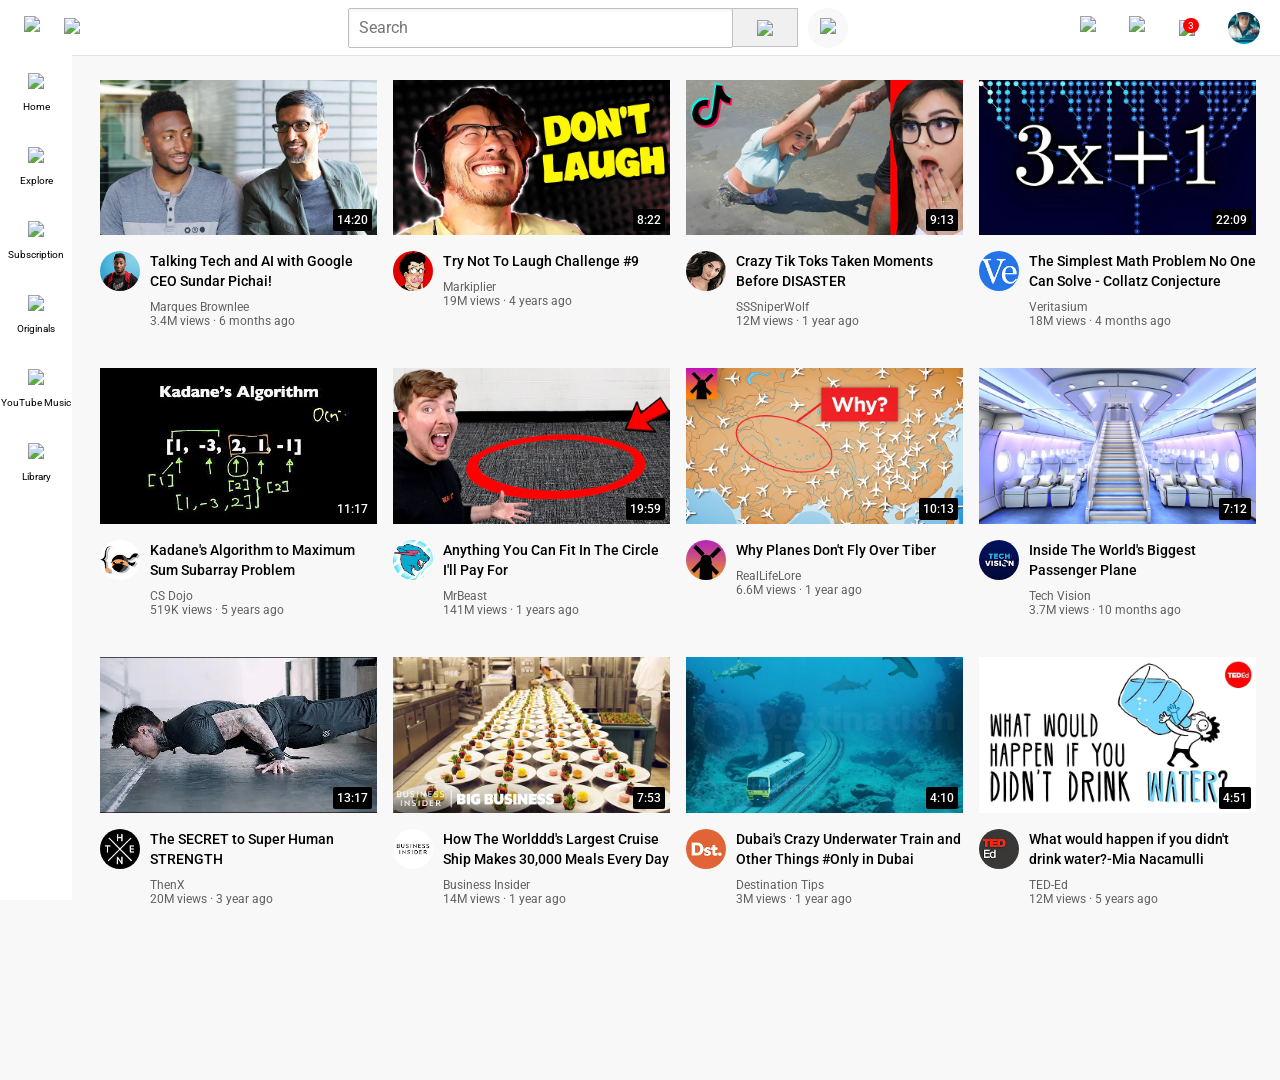
==== index.html @ 7daca436 "Update and rename Recreating-Youtube.html to index.html" ====
<!DOCTYPE html>
<html>
  <head>
    <title>
      Youtube Clone
    </title>
       <link rel="preconnect" href="https://fonts.googleapis.com">
       <link rel="preconnect" href="https://fonts.gstatic.com" crossorigin>
       <link href="https://fonts.googleapis.com/css2?family=Roboto:wght@400;500;700&display=swap" rel="stylesheet">
  </head>

    <link rel="stylesheet" href="styles/Recreating-Youtube-styles.css">
    <link rel="stylesheet" href="styles/header.css">
    <link rel="stylesheet" href="styles/general.css">
    <link rel="stylesheet" href="styles/sidebar.css">

  <body>
    <div class="header">
      <div class="left-section">
        <img class="hamburger-menu" src="icons/hamburger-menu.svg">
        <img class="youtube-logo" src="icons/youtube-logo.svg">
      </div>
      <div class="middle-section">
        <input class="search-bar" type="text" placeholder="Search">
        <button class="search-button">
          <img class="search-icon" src="icons/search.svg">
          <div class="tooltip">
            Search
          </div>
        </button>
        <button class="voice-search-button">
          <img class="voice-search-icon" src="icons/voice-search-icon.svg">
        </button>
      </div>
      <div class="right-section">
        <img class="upload-icon" src="icons/upload.svg">
        <img class="yt-apps-icon" src="icons/youtube-apps.svg">
        <div class="notif-icon-container">
          <img class="notif-icon" src="icons/notifications.svg">
          <div class="notif-count">3</div>
        </div>
        <img class="current-user-pfp" src="channel-pfp/channels4_profile.jpg">
      </div>
    </div>

    <div class="sidebar">
      <div class="sidebar-link">
        <img src="icons/home.svg">
        <div>Home</div>
      </div>
      <div class="sidebar-link">
        <img src="icons/explore.svg">
        <div>Explore</div>
      </div>
      <div class="sidebar-link">
        <img src="icons/subscriptions.svg">
        <div>Subscription</div>
      </div>
      <div class="sidebar-link">
        <img src="icons/originals.svg">
        <div>Originals</div>
      </div>
      <div class="sidebar-link">
        <img src="icons/youtube-music.svg">
        <div>YouTube Music</div>
      </div>
      <div class="sidebar-link">
        <img src="icons/library.svg">
        <div>Library</div>
      </div>
    </div>

    <div class="video-grid">
      <div class="video-preview">

        <div class="thumbnail-row">
          <img class="thumbnail" src="Thumbnails\thumbnail-1.webp">
          <div class="video-time">14:20</div>
        </div>
          <div class="video-info-grid">
            <div class="channel-pfps">
               <img class="profile-picture" src="channel-pfp\channel-1.jpeg">
            </div>
  
          <div class="video-info">
             <p class="video-title">
               Talking Tech and AI with Google CEO Sundar Pichai!
             </p>
  
             <p class="video-author">
               Marques Brownlee
             </p>
  
             <p class="video-stats">
               3.4M views &#183; 6 months ago
             </p>
            </div>
          </div>
        </div>
  
      <div class="video-preview">
  
        <div class="thumbnail-row">
          <img class="thumbnail" src="Thumbnails\thumbnail-2.webp">
          <div class="video-time">8:22</div>
        </div>
       <div class="video-info-grid">
        <div class="channel-pfps">
          <img class="profile-picture" src="channel-pfp\channel-2.jpeg">
        </div>  
  
        <div class="video-info">
          <p class="video-title">
            Try Not To Laugh Challenge #9
          </p>
          <p class="video-author">
            Markiplier
          </p>
          <p class="video-stats">
            19M views &#183; 4 years ago
          </p>
         </div>
        </div> 
      </div>
      <div class="video-preview">
  
        <div class="thumbnail-row">
          <img class="thumbnail" src="Thumbnails\thumbnail-3.webp">
          <div class="video-time">9:13</div>
        </div>
          <div class="video-info-grid">
            <div class="channel-pfps">
               <img class="profile-picture" src="channel-pfp\channel-3.jpeg">
            </div>
  
          <div class="video-info">
             <p class="video-title">
               Crazy Tik Toks Taken Moments Before DISASTER
             </p>
  
             <p class="video-author">
               SSSniperWolf
             </p>
  
             <p class="video-stats">
               12M views &#183; 1 year ago
             </p>
            </div>
          </div>
        </div>
  
      <div class="video-preview">
  
        <div class="thumbnail-row">
          <img class="thumbnail" src="Thumbnails\thumbnail-4.webp">
          <div class="video-time">22:09</div>
        </div>
       <div class="video-info-grid">
        <div class="channel-pfps">
          <img class="profile-picture" src="channel-pfp\channel-4.jpeg">
        </div>  
  
        <div class="video-info">
          <p class="video-title">
            The Simplest Math Problem No One Can Solve - Collatz Conjecture
          </p>
          <p class="video-author">
            Veritasium
          </p>
          <p class="video-stats">
            18M views &#183; 4 months ago
          </p>
         </div>
        </div> 
      </div>
      <div class="video-preview">
  
        <div class="thumbnail-row">
          <img class="thumbnail" src="Thumbnails\thumbnail-5.webp">
          <div class="video-time">11:17</div>
        </div>
          <div class="video-info-grid">
            <div class="channel-pfps">
               <img class="profile-picture" src="channel-pfp\channel-5.jpeg">
            </div>
  
          <div class="video-info">
             <p class="video-title">
               Kadane's Algorithm to Maximum Sum Subarray Problem
             </p>
  
             <p class="video-author">
               CS Dojo
             </p>
  
             <p class="video-stats">
               519K views &#183; 5 years ago
             </p>
            </div>
          </div>
        </div>
  
      <div class="video-preview">
  
        <div class="thumbnail-row">
          <img class="thumbnail" src="Thumbnails\thumbnail-6.webp">
          <div class="video-time">19:59</div>
        </div>
       <div class="video-info-grid">
        <div class="channel-pfps">
          <img class="profile-picture" src="channel-pfp\channel-6.jpeg">
        </div>  
  
        <div class="video-info">
          <p class="video-title">
            Anything You Can Fit In The Circle I'll Pay For
          </p>
          <p class="video-author">
            MrBeast
          </p>
          <p class="video-stats">
            141M views &#183; 1 years ago
          </p>
         </div>
        </div> 
      </div>
      <div class="video-preview">
  
        <div class="thumbnail-row">
          <img class="thumbnail" src="Thumbnails\thumbnail-7.webp">
          <div class="video-time">10:13</div>
        </div>
          <div class="video-info-grid">
            <div class="channel-pfps">
               <img class="profile-picture" src="channel-pfp\channel-7.jpeg">
            </div>
  
          <div class="video-info">
             <p class="video-title">
               Why Planes Don't Fly Over Tiber
             </p>
  
             <p class="video-author">
               RealLifeLore
             </p>
  
             <p class="video-stats">
               6.6M views &#183; 1 year ago
             </p>
            </div>
          </div>
        </div>

        <div class="video-preview">
  
          <div class="thumbnail-row">
            <img class="thumbnail" src="Thumbnails\thumbnail-8.webp">
            <div class="video-time">7:12</div>
          </div>
            <div class="video-info-grid">
              <div class="channel-pfps">
                 <img class="profile-picture" src="channel-pfp\channel-8.jpeg">
              </div>
    
            <div class="video-info">
               <p class="video-title">
                 Inside The World's Biggest Passenger Plane
               </p>
    
               <p class="video-author">
                 Tech Vision
               </p>
    
               <p class="video-stats">
                 3.7M views &#183; 10 months ago
               </p>
              </div>
            </div>
          </div>
          <div class="video-preview">
  
            <div class="thumbnail-row">
              <img class="thumbnail" src="Thumbnails\thumbnail-9.webp">
              <div class="video-time">13:17</div>
            </div>
              <div class="video-info-grid">
                <div class="channel-pfps">
                   <img class="profile-picture" src="channel-pfp\channel-9.jpeg">
                </div>
      
              <div class="video-info">
                 <p class="video-title">
                   The SECRET to Super Human STRENGTH
                 </p>
      
                 <p class="video-author">
                   ThenX
                 </p>
      
                 <p class="video-stats">
                   20M views &#183; 3 year ago
                 </p>
                </div>
              </div>
            </div>
            <div class="video-preview">
  
              <div class="thumbnail-row">
                <img class="thumbnail" src="Thumbnails\thumbnail-10.webp">
                <div class="video-time">7:53</div>
              </div>
                <div class="video-info-grid">
                  <div class="channel-pfps">
                     <img class="profile-picture" src="channel-pfp\channel-10.jpeg">
                  </div>
        
                <div class="video-info">
                   <p class="video-title">
                     How The Worlddd's Largest Cruise Ship Makes 30,000 Meals Every Day
                   </p>
        
                   <p class="video-author">
                     Business Insider
                   </p>
        
                   <p class="video-stats">
                     14M views &#183; 1 year ago
                   </p>
                  </div>
                </div>
              </div>
              <div class="video-preview">
  
                <div class="thumbnail-row">
                  <img class="thumbnail" src="Thumbnails\thumbnail-11.webp">
                  <div class="video-time">4:10</div>
                </div>
                  <div class="video-info-grid">
                    <div class="channel-pfps">
                       <img class="profile-picture" src="channel-pfp\channel-11.jpeg">
                    </div>
          
                  <div class="video-info">
                     <p class="video-title">
                       Dubai's Crazy Underwater Train and Other Things #Only in Dubai
                     </p>
          
                     <p class="video-author">
                       Destination Tips
                     </p>
          
                     <p class="video-stats">
                       3M views &#183; 1 year ago
                     </p>
                    </div>
                  </div>
                </div>
                <div class="video-preview">
  
                  <div class="thumbnail-row">
                    <img class="thumbnail" src="Thumbnails\thumbnail-12.webp">
                    <div class="video-time">4:51</div>
                  </div>
                    <div class="video-info-grid">
                      <div class="channel-pfps">
                         <img class="profile-picture" src="channel-pfp\channel-12.jpeg">
                      </div>
            
                    <div class="video-info">
                       <p class="video-title">
                         What would happen if you didn't drink water?-Mia Nacamulli
                       </p>
            
                       <p class="video-author">
                         TED-Ed
                       </p>
            
                       <p class="video-stats">
                         12M views &#183; 5 years ago
                       </p>
                      </div>
                    </div>
                  </div>
    </div>
    
  </body>
</html>
---- styles/Recreating-Youtube-styles.css ----
.thumbnail{
  width: 100%;
}
.video-title{
  margin-top: 0;
  font-size: 14px;
  font-weight: 500;
  line-height: 20px;
  margin-bottom: 9px;
}

.profile-picture{
  width: 40px;
  border-radius: 50px;
}
.thumbnail-row{
  margin-bottom: 12px;
  position: relative;
}
.video-author,.video-stats{
  font-size: 12px;
  color:rgb(96, 96, 96);
}
.video-info-grid{
  display: grid;
  grid-template-columns: 50px 1fr;
}
.video-grid{
  display: grid;
  grid-template-columns: 1fr 1fr 1fr;
  column-gap: 16px;
  row-gap: 40px;
}

@media(max-width: 750px) {
  .video-grid{
    grid-template-columns: 1fr 1fr;
  }
}
@media(min-width: 1000px){
  .video-grid{
    grid-template-columns: 1fr 1fr 1fr 1fr;
  }
}

.video-time{
  font-family: Roboto, Arial;
  font-size: 12px;
  font-weight:500;
  padding-left: 4px;
  padding-right: 4px;
  padding-top: 4px;
  padding-bottom: 4px;
  border-radius: 2px;
  background-color: black;
  color: white;
  position: absolute;
  bottom: 8px;
  right: 5px;
}
---- styles/header.css ----
.search-bar{
  font-size: 16px;
  flex: 1;
  height: 36px;
  padding-left: 10px;
  border-width: 1px;
  border-style: solid;
  border-color: rgb(192, 192, 192);
  border-radius: 2px;
  box-shadow: inset 1px 2px 3px rgba(0, 0, 0, 0.05);
  width: 0;
}
.search-bar::placeholder{
  font-family: Roboto, arial;
  font-size: 16px;
}
.search-icon{
  height: 25px;
  margin-top: 4px;

}
.header {
  height: 55px;
  display: flex;
  flex-direction: row;
  justify-content: space-between;
  position: fixed;
  top: 0;
  left: 0;
  right: 0;
  z-index: 100;

  background-color: white;
  border-bottom-width: 1px;
  border-bottom-style: solid;
  border-bottom-color: rgb(228, 228, 228);
}
.left-section{
  display: flex;
  align-items: center;
}
.hamburger-menu{
  height: 24px;
  margin-left: 24px;
  margin-right: 24px;
  cursor: pointer;
}
.youtube-logo{
  height: 20px;
  cursor: pointer;
}
.middle-section{
  flex: 1;
  margin-left: 70px;
  margin-right: 35px;
  max-width: 500px;
  display: flex;
  align-items: center;
}
.search-icon{
  height: 30px;
  margin-top: 4px;
}
.search-button{
  height: 39px;
  width: 66px;
  background-color:rgb(240, 240, 240);
  border-width: 1px;
  border-style: solid;
  border-color: rgb(192, 192, 192); 
  margin-left: -1px;
  margin-right: 10px;
  cursor: pointer;
  position: relative;
}
.voice-search-button{
  height: 40px;
  width: 40px;
  border-radius: 20px;
  border:none;
  background-color:  rgba(248, 248, 248);
  cursor: pointer;
}
.voice-search-icon{
  height: 24px;

}
.right-section{
  width: 180px;
  margin-right: 20px;
  display: flex;
  align-items: center;
  justify-content: space-between;
  flex-shrink: 0;
}
.upload-icon{
  height: 24px;
  cursor: pointer;
}
.yt-apps-icon{
  height: 24px;
  cursor: pointer;
}
.notif-icon{
  padding-top:4px;
  height: 24px;
  cursor: pointer;
}
.notif-icon-container{
  position: relative;
}
.notif-count{
  position: absolute;
  top: 2px;
  right: -4px;
  background-color: red;
  color: white;
  font-family: Roboto, Arial;
  font-size: 10px;
  
  padding-left: 5px;
  padding-right: 5px;
  padding-top: 2px;
  padding-bottom: 2px;
  border-radius: 10px;
}
.current-user-pfp{
  height: 32px;
  border-radius: 16px;
  cursor: pointer;
}
.search-button .tooltip{
  position:absolute;
  background-color: gray;
  color: white;
  padding-top: 5px;
  border-radius: 2px;
  font-size: 12px;
  bottom: -30px;
  padding-bottom: 4px;
  padding-left: 8px;
  padding-right: 8px;
  opacity: 0;
  transition: opacity 0.15s;
  pointer-events: none;
}
.search-button:hover .tooltip{
  opacity: 1;
}
---- styles/general.css ----
p{
  font-family: Roboto, Arial;
  margin-top: 0;
  margin-bottom: 0;
}
body{
  margin: 0;
  padding-top: 80px;
  height: 1000px;
  padding-left: 100px;
  padding-right: 24px;
  background-color: rgba(248, 248, 248);
}
---- styles/sidebar.css ----
.sidebar{
  position: fixed;
  left: 0;
  bottom: 0;
  top: 55px;
  background-color: white;
  width: 72px;
  z-index: 200;
}
.sidebar-link{
  height: 74px;
  justify-content: center;
  display: flex;
  align-items: center;
  flex-direction: column;
}
.sidebar-link:hover{
  background-color: rgba(235, 235, 235);
}
.sidebar-link img{
  height: 24px;
  margin-bottom: 4px;
}
.sidebar-link div{
  font-family: Roboto, Arial;
  font-size: 10px;
}
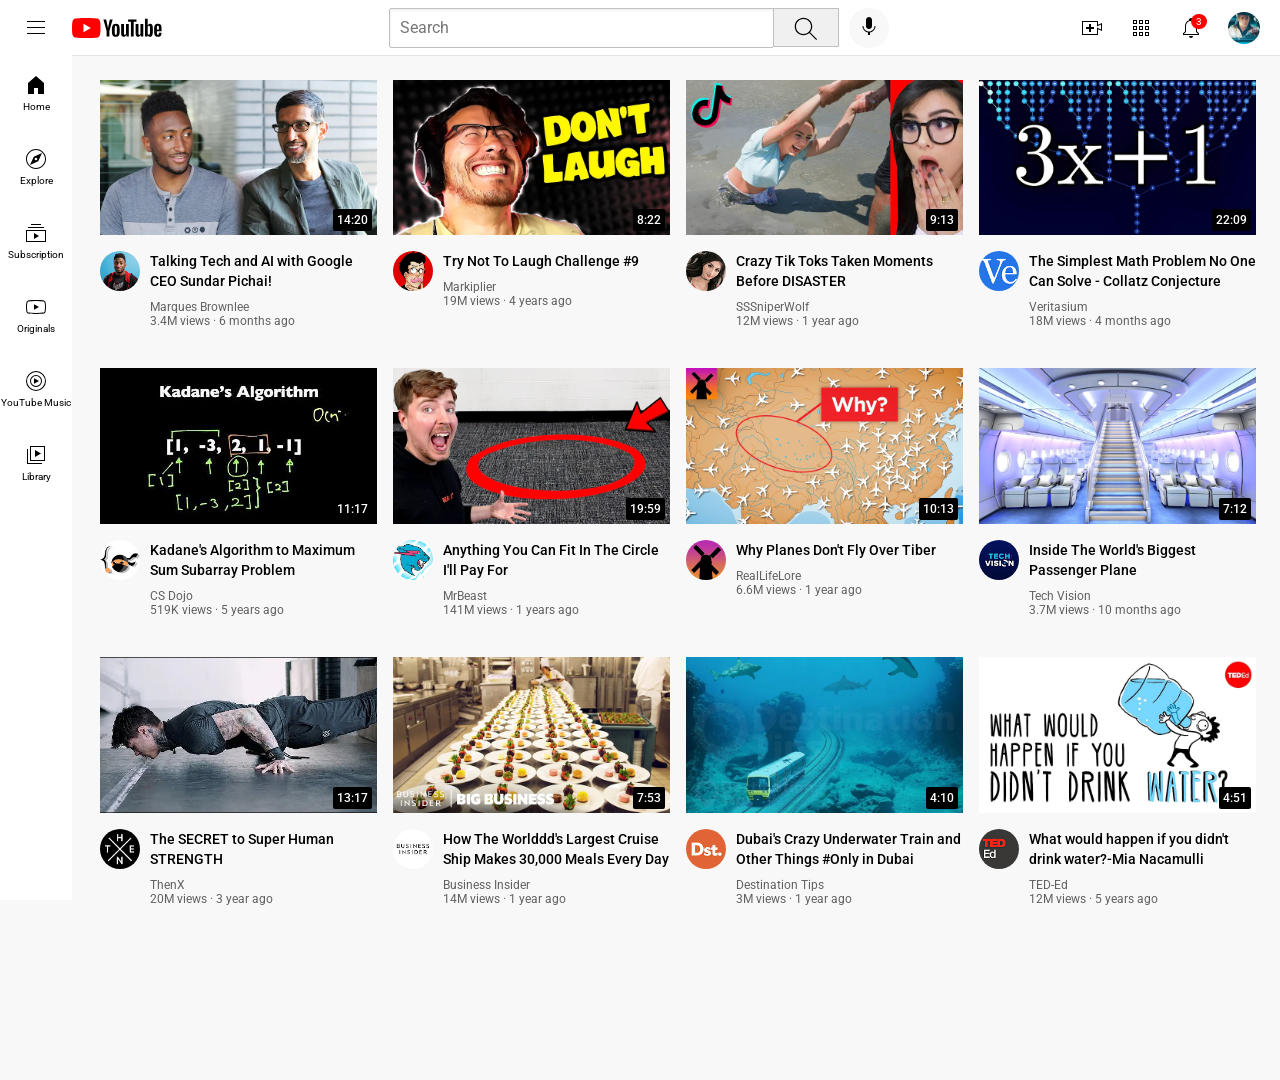
==== commit 3ff0a059: "Update index.html" ====
--- a/index.html
+++ b/index.html
@@ -17,26 +17,26 @@
   <body>
     <div class="header">
       <div class="left-section">
-        <img class="hamburger-menu" src="icons/hamburger-menu.svg">
-        <img class="youtube-logo" src="icons/youtube-logo.svg">
+        <img class="hamburger-menu" src="/Icons/hamburger-menu.svg">
+        <img class="youtube-logo" src="/Icons/youtube-logo.svg">
       </div>
       <div class="middle-section">
         <input class="search-bar" type="text" placeholder="Search">
         <button class="search-button">
-          <img class="search-icon" src="icons/search.svg">
+          <img class="search-icon" src="/Icons/search.svg">
           <div class="tooltip">
             Search
           </div>
         </button>
         <button class="voice-search-button">
-          <img class="voice-search-icon" src="icons/voice-search-icon.svg">
+          <img class="voice-search-icon" src="/Icons/voice-search-icon.svg">
         </button>
       </div>
       <div class="right-section">
-        <img class="upload-icon" src="icons/upload.svg">
-        <img class="yt-apps-icon" src="icons/youtube-apps.svg">
+        <img class="upload-icon" src="/Icons/upload.svg">
+        <img class="yt-apps-icon" src="/Icons/youtube-apps.svg">
         <div class="notif-icon-container">
-          <img class="notif-icon" src="icons/notifications.svg">
+          <img class="notif-icon" src="/Icons/notifications.svg">
           <div class="notif-count">3</div>
         </div>
         <img class="current-user-pfp" src="channel-pfp/channels4_profile.jpg">
@@ -45,27 +45,27 @@
 
     <div class="sidebar">
       <div class="sidebar-link">
-        <img src="icons/home.svg">
+        <img src="/Icons/home.svg">
         <div>Home</div>
       </div>
       <div class="sidebar-link">
-        <img src="icons/explore.svg">
+        <img src="/Icons/explore.svg">
         <div>Explore</div>
       </div>
       <div class="sidebar-link">
-        <img src="icons/subscriptions.svg">
+        <img src="/Icons/subscriptions.svg">
         <div>Subscription</div>
       </div>
       <div class="sidebar-link">
-        <img src="icons/originals.svg">
+        <img src="/Icons/originals.svg">
         <div>Originals</div>
       </div>
       <div class="sidebar-link">
-        <img src="icons/youtube-music.svg">
+        <img src="/Icons/youtube-music.svg">
         <div>YouTube Music</div>
       </div>
       <div class="sidebar-link">
-        <img src="icons/library.svg">
+        <img src="/Icons/library.svg">
         <div>Library</div>
       </div>
     </div>
